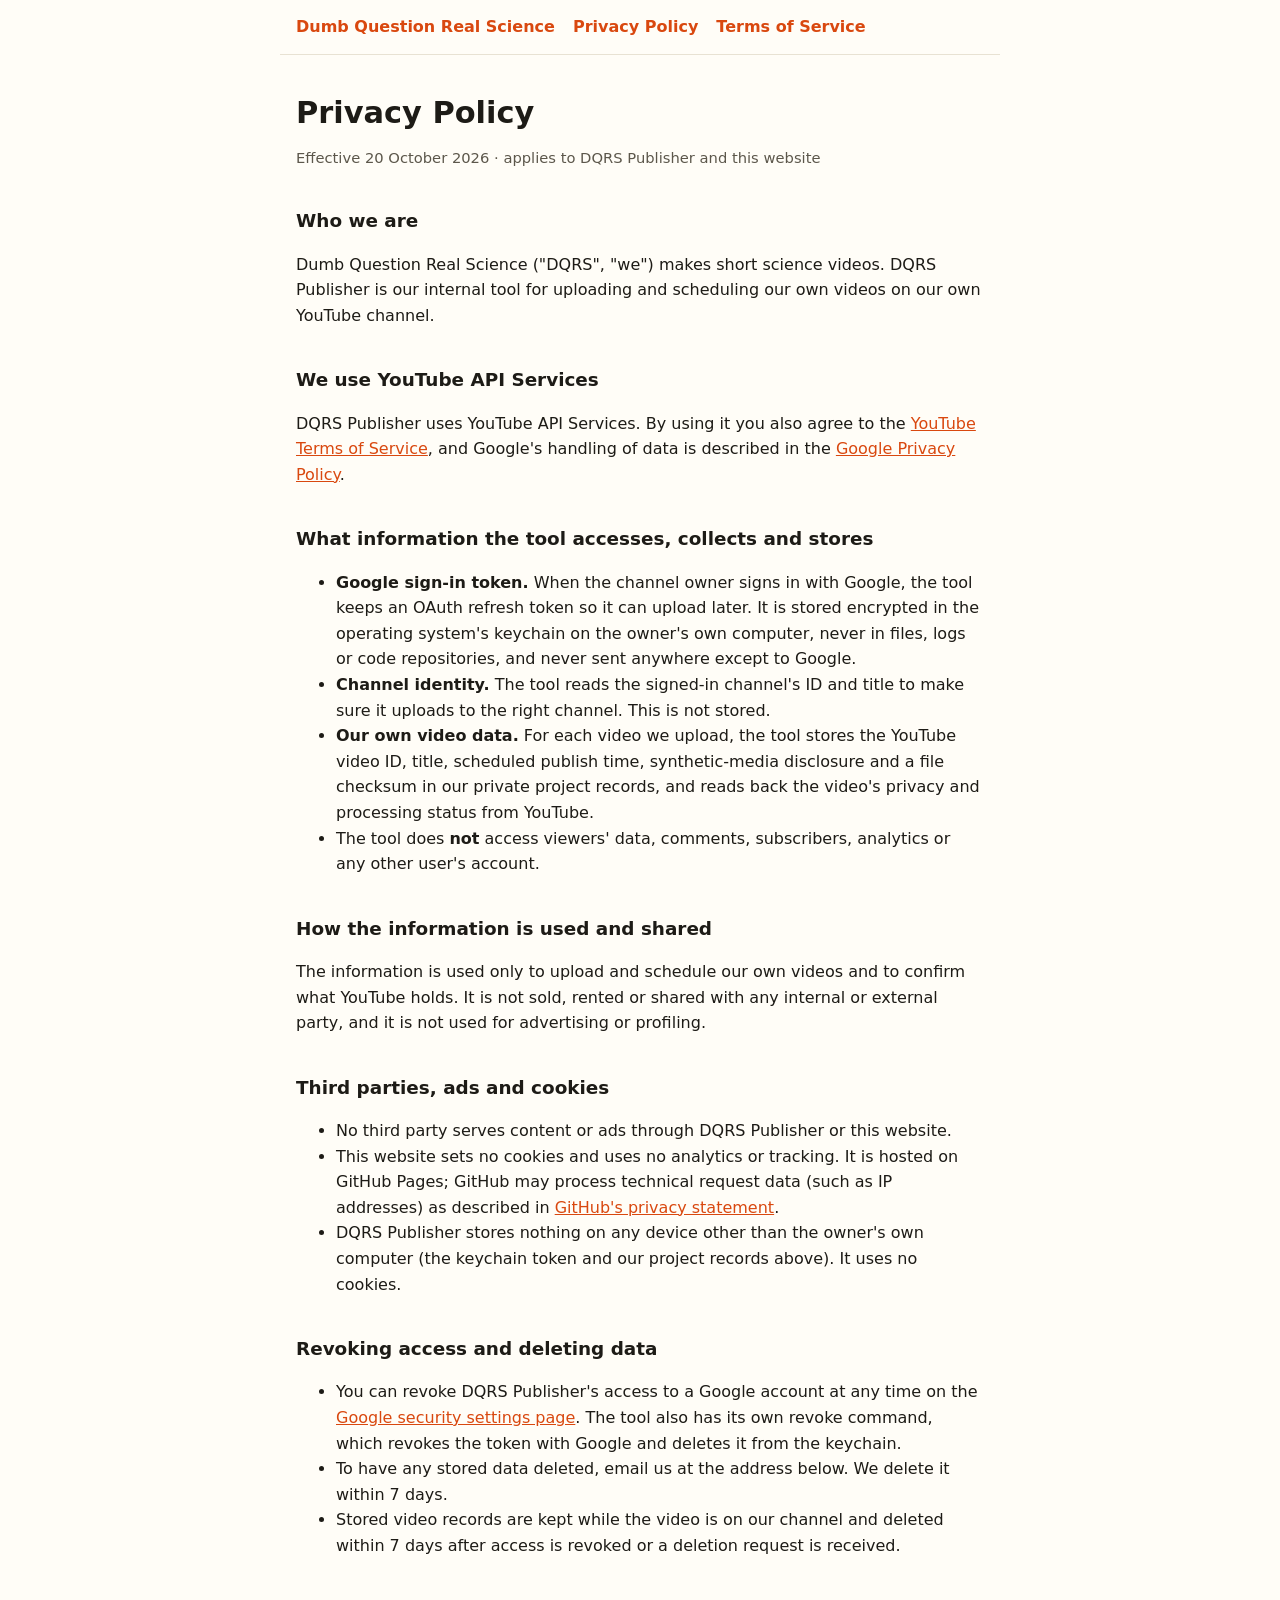
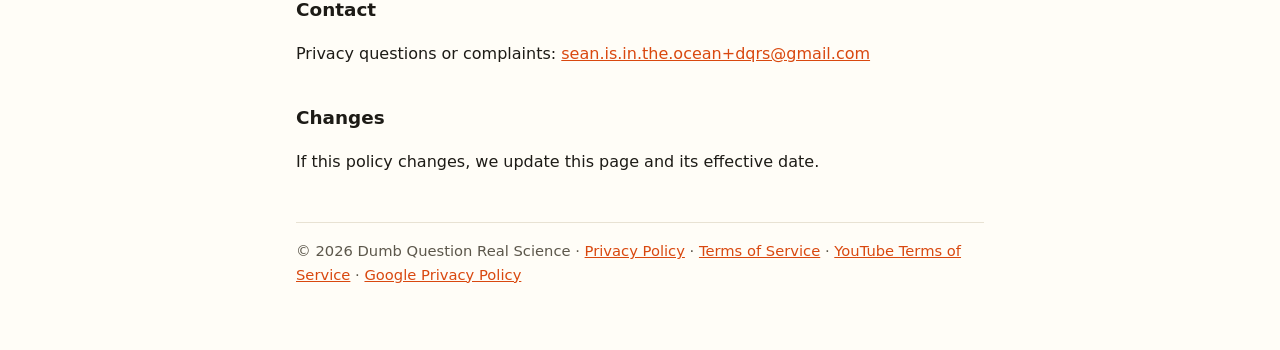
==== privacy.html @ 0e8ba0a8 "DQRS site: home, privacy policy, terms (YouTube API audit)" ====
<!doctype html>
<html lang="en"><head><meta charset="utf-8"><meta name="viewport" content="width=device-width,initial-scale=1"><title>Privacy Policy · Dumb Question Real Science</title><link rel="stylesheet" href="style.css"></head><body>
<nav><a href="./">Dumb Question Real Science</a><a href="privacy.html">Privacy Policy</a><a href="terms.html">Terms of Service</a></nav>
<main>
<h1>Privacy Policy</h1>
<p class="muted">Effective 20 October 2026 · applies to DQRS Publisher and this website</p>

<h2>Who we are</h2>
<p>Dumb Question Real Science ("DQRS", "we") makes short science videos. DQRS Publisher is our internal tool for uploading and scheduling our own videos on our own YouTube channel.</p>

<h2>We use YouTube API Services</h2>
<p>DQRS Publisher uses YouTube API Services. By using it you also agree to the <a href="https://www.youtube.com/t/terms">YouTube Terms of Service</a>, and Google's handling of data is described in the <a href="http://www.google.com/policies/privacy">Google Privacy Policy</a>.</p>

<h2>What information the tool accesses, collects and stores</h2>
<ul>
  <li><strong>Google sign-in token.</strong> When the channel owner signs in with Google, the tool keeps an OAuth refresh token so it can upload later. It is stored encrypted in the operating system's keychain on the owner's own computer, never in files, logs or code repositories, and never sent anywhere except to Google.</li>
  <li><strong>Channel identity.</strong> The tool reads the signed-in channel's ID and title to make sure it uploads to the right channel. This is not stored.</li>
  <li><strong>Our own video data.</strong> For each video we upload, the tool stores the YouTube video ID, title, scheduled publish time, synthetic-media disclosure and a file checksum in our private project records, and reads back the video's privacy and processing status from YouTube.</li>
  <li>The tool does <strong>not</strong> access viewers' data, comments, subscribers, analytics or any other user's account.</li>
</ul>

<h2>How the information is used and shared</h2>
<p>The information is used only to upload and schedule our own videos and to confirm what YouTube holds. It is not sold, rented or shared with any internal or external party, and it is not used for advertising or profiling.</p>

<h2>Third parties, ads and cookies</h2>
<ul>
  <li>No third party serves content or ads through DQRS Publisher or this website.</li>
  <li>This website sets no cookies and uses no analytics or tracking. It is hosted on GitHub Pages; GitHub may process technical request data (such as IP addresses) as described in <a href="https://docs.github.com/en/site-policy/privacy-policies/github-general-privacy-statement">GitHub's privacy statement</a>.</li>
  <li>DQRS Publisher stores nothing on any device other than the owner's own computer (the keychain token and our project records above). It uses no cookies.</li>
</ul>

<h2>Revoking access and deleting data</h2>
<ul>
  <li>You can revoke DQRS Publisher's access to a Google account at any time on the <a href="https://security.google.com/settings/security/permissions">Google security settings page</a>. The tool also has its own revoke command, which revokes the token with Google and deletes it from the keychain.</li>
  <li>To have any stored data deleted, email us at the address below. We delete it within 7 days.</li>
  <li>Stored video records are kept while the video is on our channel and deleted within 7 days after access is revoked or a deletion request is received.</li>
</ul>

<h2>Contact</h2>
<p>Privacy questions or complaints: <a href="mailto:sean.is.in.the.ocean+dqrs@gmail.com">sean.is.in.the.ocean+dqrs@gmail.com</a></p>

<h2>Changes</h2>
<p>If this policy changes, we update this page and its effective date.</p>
<footer class="muted">© 2026 Dumb Question Real Science · <a href="privacy.html">Privacy Policy</a> · <a href="terms.html">Terms of Service</a> · <a href="https://www.youtube.com/t/terms">YouTube Terms of Service</a> · <a href="https://www.google.com/policies/privacy">Google Privacy Policy</a></footer>
</main></body></html>
---- style.css ----
:root{--bg:#fffdf7;--fg:#1d1b16;--muted:#5c574b;--accent:#d9480f;--line:#e8e2d3}
@media (prefers-color-scheme:dark){:root{--bg:#16140f;--fg:#f3efe4;--muted:#b3ac9c;--accent:#ff8a4c;--line:#2e2a21}}
*{box-sizing:border-box}body{margin:0;background:var(--bg);color:var(--fg);font:16px/1.6 system-ui,-apple-system,"Segoe UI",sans-serif}
main{max-width:720px;margin:0 auto;padding:40px 16px 64px}h1{font-size:1.9rem;line-height:1.2;margin:0 0 .3em}
h2{font-size:1.15rem;margin:2em 0 .4em}a{color:var(--accent)}p,li{color:var(--fg)}.muted{color:var(--muted);font-size:.92rem}
nav{display:flex;gap:18px;flex-wrap:wrap;padding:14px 16px;border-bottom:1px solid var(--line);max-width:720px;margin:0 auto}
nav a{text-decoration:none;font-weight:600}footer{border-top:1px solid var(--line);margin-top:48px;padding-top:16px}
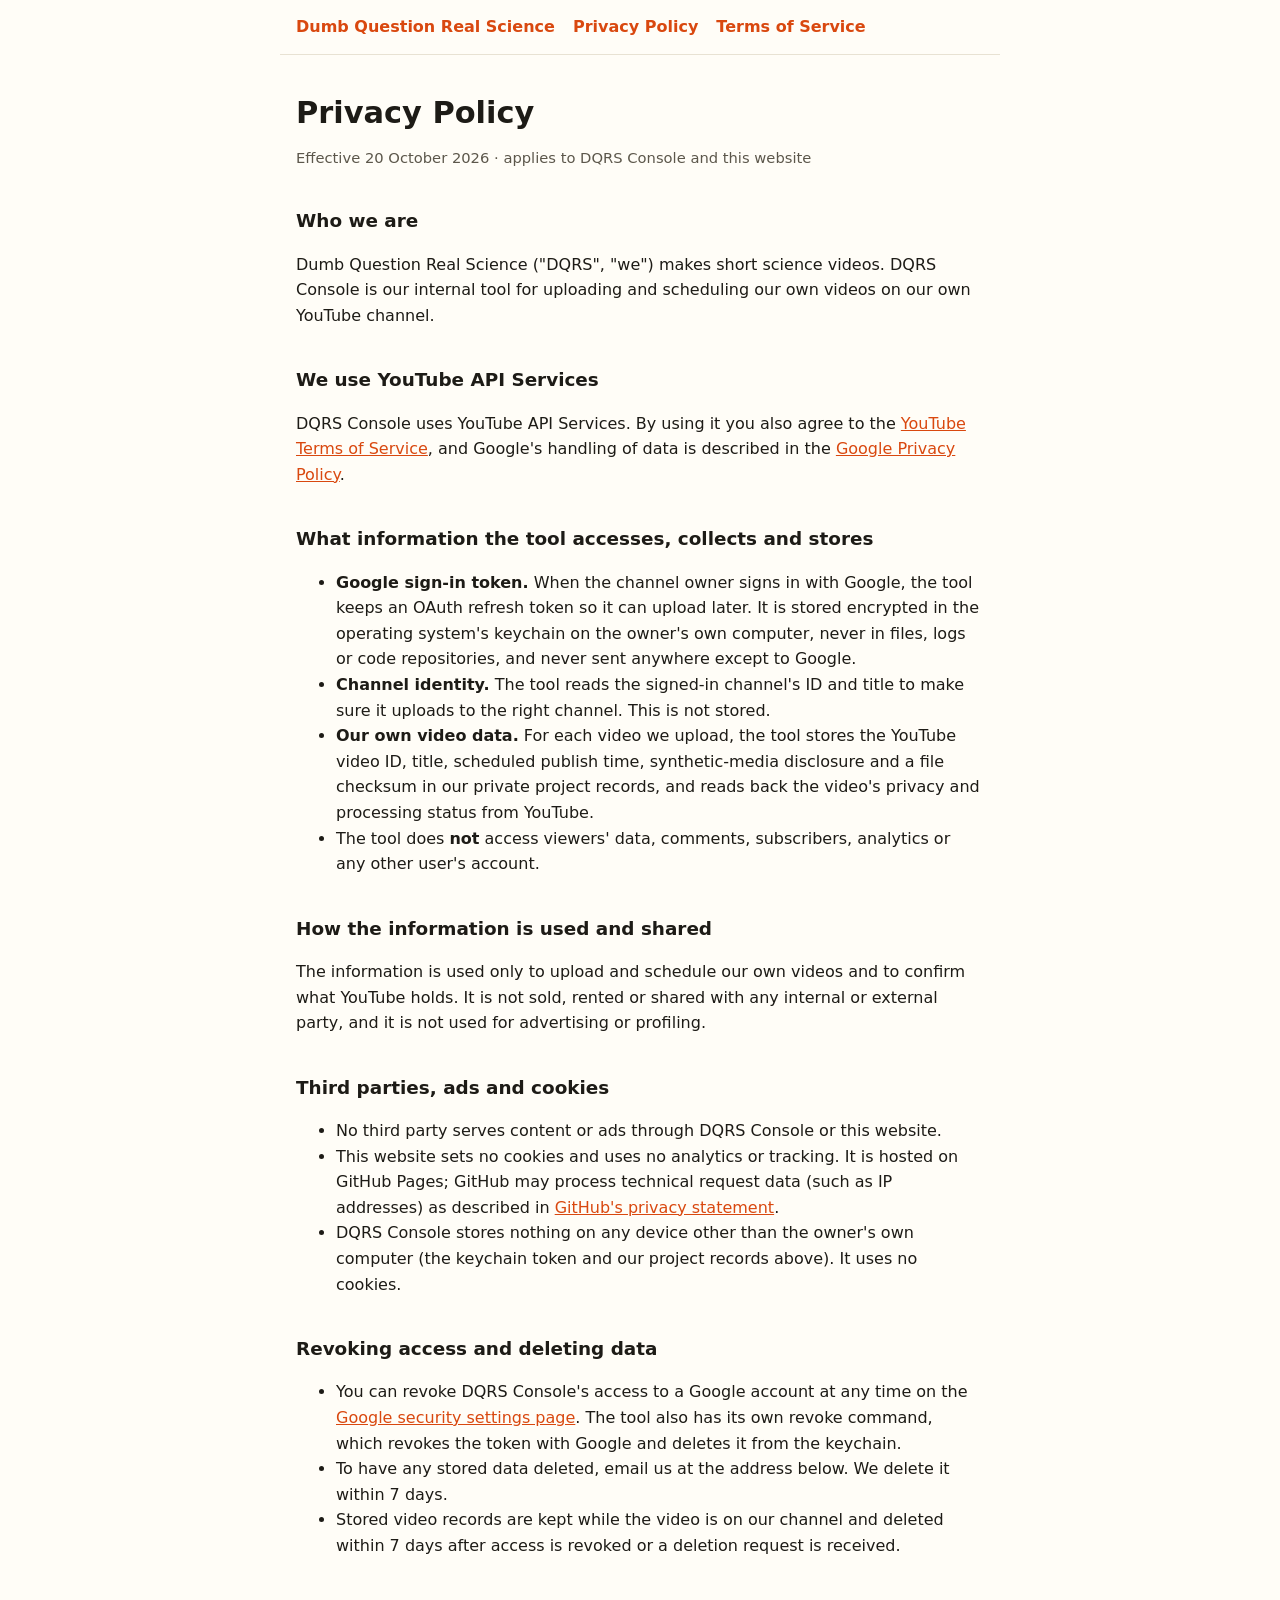
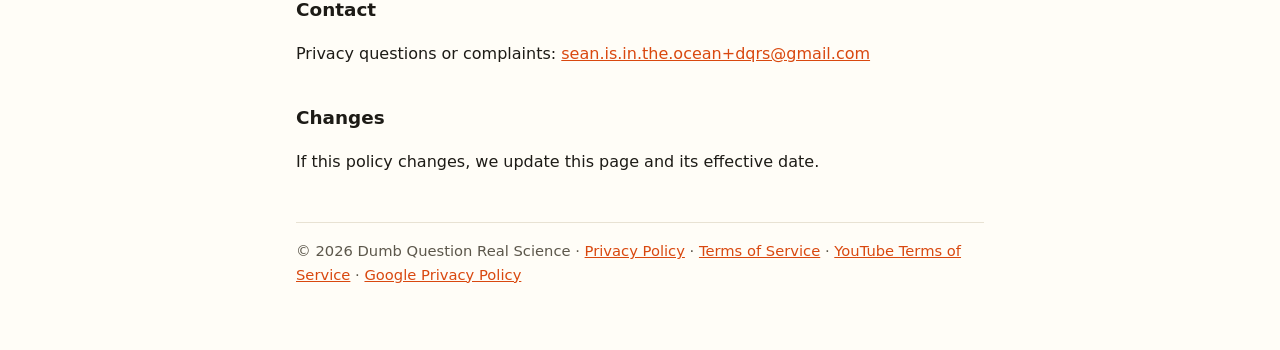
==== commit efea2380: "Name: DQRS Console (matches the OAuth consent screen)" ====
--- a/privacy.html
+++ b/privacy.html
@@ -3,13 +3,13 @@
 <nav><a href="./">Dumb Question Real Science</a><a href="privacy.html">Privacy Policy</a><a href="terms.html">Terms of Service</a></nav>
 <main>
 <h1>Privacy Policy</h1>
-<p class="muted">Effective 20 October 2026 · applies to DQRS Publisher and this website</p>
+<p class="muted">Effective 20 October 2026 · applies to DQRS Console and this website</p>
 
 <h2>Who we are</h2>
-<p>Dumb Question Real Science ("DQRS", "we") makes short science videos. DQRS Publisher is our internal tool for uploading and scheduling our own videos on our own YouTube channel.</p>
+<p>Dumb Question Real Science ("DQRS", "we") makes short science videos. DQRS Console is our internal tool for uploading and scheduling our own videos on our own YouTube channel.</p>
 
 <h2>We use YouTube API Services</h2>
-<p>DQRS Publisher uses YouTube API Services. By using it you also agree to the <a href="https://www.youtube.com/t/terms">YouTube Terms of Service</a>, and Google's handling of data is described in the <a href="http://www.google.com/policies/privacy">Google Privacy Policy</a>.</p>
+<p>DQRS Console uses YouTube API Services. By using it you also agree to the <a href="https://www.youtube.com/t/terms">YouTube Terms of Service</a>, and Google's handling of data is described in the <a href="http://www.google.com/policies/privacy">Google Privacy Policy</a>.</p>
 
 <h2>What information the tool accesses, collects and stores</h2>
 <ul>
@@ -24,14 +24,14 @@
 
 <h2>Third parties, ads and cookies</h2>
 <ul>
-  <li>No third party serves content or ads through DQRS Publisher or this website.</li>
+  <li>No third party serves content or ads through DQRS Console or this website.</li>
   <li>This website sets no cookies and uses no analytics or tracking. It is hosted on GitHub Pages; GitHub may process technical request data (such as IP addresses) as described in <a href="https://docs.github.com/en/site-policy/privacy-policies/github-general-privacy-statement">GitHub's privacy statement</a>.</li>
-  <li>DQRS Publisher stores nothing on any device other than the owner's own computer (the keychain token and our project records above). It uses no cookies.</li>
+  <li>DQRS Console stores nothing on any device other than the owner's own computer (the keychain token and our project records above). It uses no cookies.</li>
 </ul>
 
 <h2>Revoking access and deleting data</h2>
 <ul>
-  <li>You can revoke DQRS Publisher's access to a Google account at any time on the <a href="https://security.google.com/settings/security/permissions">Google security settings page</a>. The tool also has its own revoke command, which revokes the token with Google and deletes it from the keychain.</li>
+  <li>You can revoke DQRS Console's access to a Google account at any time on the <a href="https://security.google.com/settings/security/permissions">Google security settings page</a>. The tool also has its own revoke command, which revokes the token with Google and deletes it from the keychain.</li>
   <li>To have any stored data deleted, email us at the address below. We delete it within 7 days.</li>
   <li>Stored video records are kept while the video is on our channel and deleted within 7 days after access is revoked or a deletion request is received.</li>
 </ul>
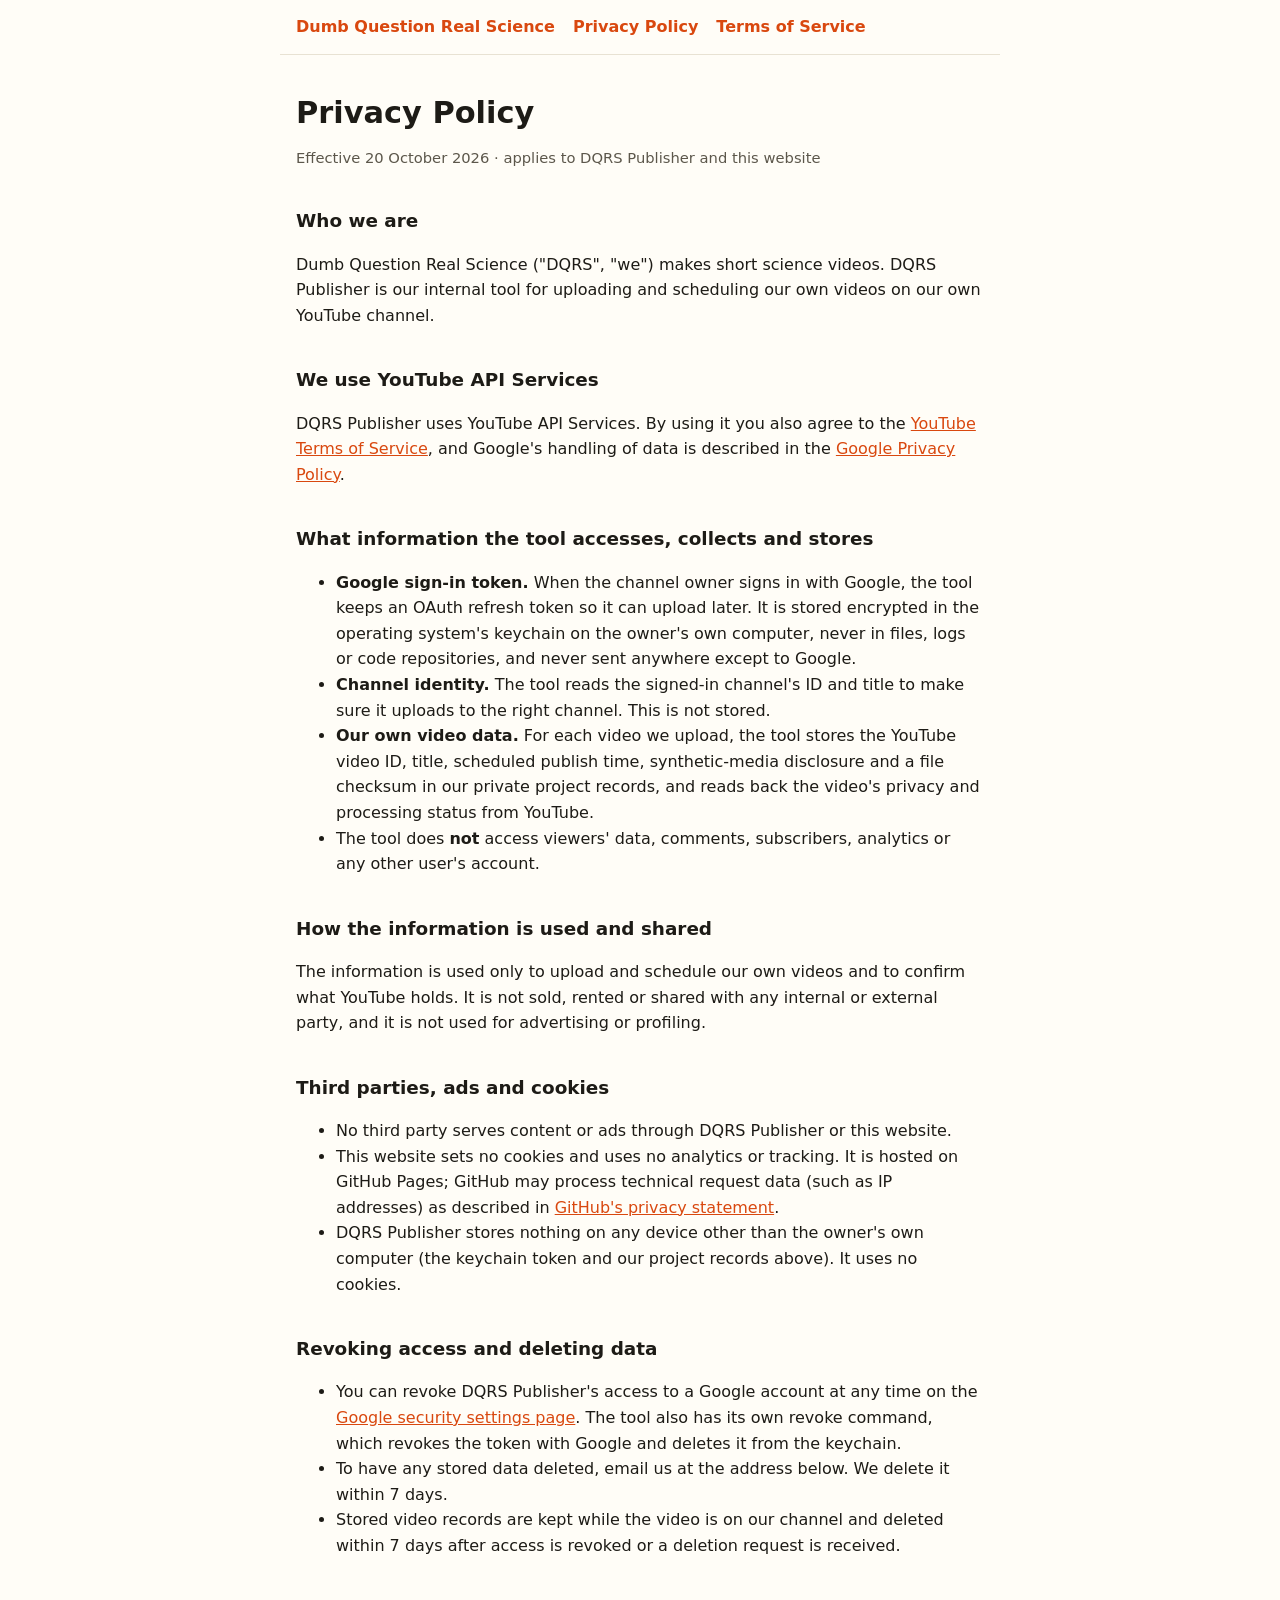
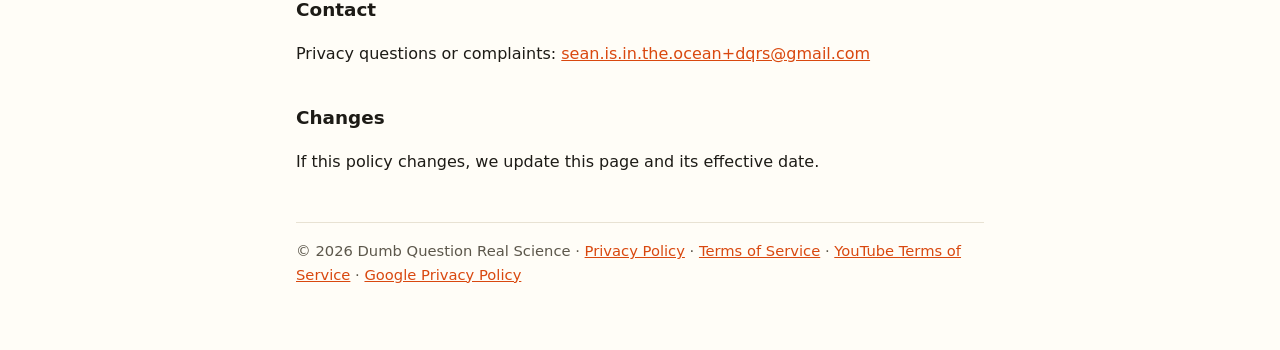
==== commit 6e21a15c: "Revert "Name: DQRS Console (matches the OAuth consent screen)" This reverts commit efea2380b9c6fa79e" ====
--- a/privacy.html
+++ b/privacy.html
@@ -3,13 +3,13 @@
 <nav><a href="./">Dumb Question Real Science</a><a href="privacy.html">Privacy Policy</a><a href="terms.html">Terms of Service</a></nav>
 <main>
 <h1>Privacy Policy</h1>
-<p class="muted">Effective 20 October 2026 · applies to DQRS Console and this website</p>
+<p class="muted">Effective 20 October 2026 · applies to DQRS Publisher and this website</p>
 
 <h2>Who we are</h2>
-<p>Dumb Question Real Science ("DQRS", "we") makes short science videos. DQRS Console is our internal tool for uploading and scheduling our own videos on our own YouTube channel.</p>
+<p>Dumb Question Real Science ("DQRS", "we") makes short science videos. DQRS Publisher is our internal tool for uploading and scheduling our own videos on our own YouTube channel.</p>
 
 <h2>We use YouTube API Services</h2>
-<p>DQRS Console uses YouTube API Services. By using it you also agree to the <a href="https://www.youtube.com/t/terms">YouTube Terms of Service</a>, and Google's handling of data is described in the <a href="http://www.google.com/policies/privacy">Google Privacy Policy</a>.</p>
+<p>DQRS Publisher uses YouTube API Services. By using it you also agree to the <a href="https://www.youtube.com/t/terms">YouTube Terms of Service</a>, and Google's handling of data is described in the <a href="http://www.google.com/policies/privacy">Google Privacy Policy</a>.</p>
 
 <h2>What information the tool accesses, collects and stores</h2>
 <ul>
@@ -24,14 +24,14 @@
 
 <h2>Third parties, ads and cookies</h2>
 <ul>
-  <li>No third party serves content or ads through DQRS Console or this website.</li>
+  <li>No third party serves content or ads through DQRS Publisher or this website.</li>
   <li>This website sets no cookies and uses no analytics or tracking. It is hosted on GitHub Pages; GitHub may process technical request data (such as IP addresses) as described in <a href="https://docs.github.com/en/site-policy/privacy-policies/github-general-privacy-statement">GitHub's privacy statement</a>.</li>
-  <li>DQRS Console stores nothing on any device other than the owner's own computer (the keychain token and our project records above). It uses no cookies.</li>
+  <li>DQRS Publisher stores nothing on any device other than the owner's own computer (the keychain token and our project records above). It uses no cookies.</li>
 </ul>
 
 <h2>Revoking access and deleting data</h2>
 <ul>
-  <li>You can revoke DQRS Console's access to a Google account at any time on the <a href="https://security.google.com/settings/security/permissions">Google security settings page</a>. The tool also has its own revoke command, which revokes the token with Google and deletes it from the keychain.</li>
+  <li>You can revoke DQRS Publisher's access to a Google account at any time on the <a href="https://security.google.com/settings/security/permissions">Google security settings page</a>. The tool also has its own revoke command, which revokes the token with Google and deletes it from the keychain.</li>
   <li>To have any stored data deleted, email us at the address below. We delete it within 7 days.</li>
   <li>Stored video records are kept while the video is on our channel and deleted within 7 days after access is revoked or a deletion request is received.</li>
 </ul>
